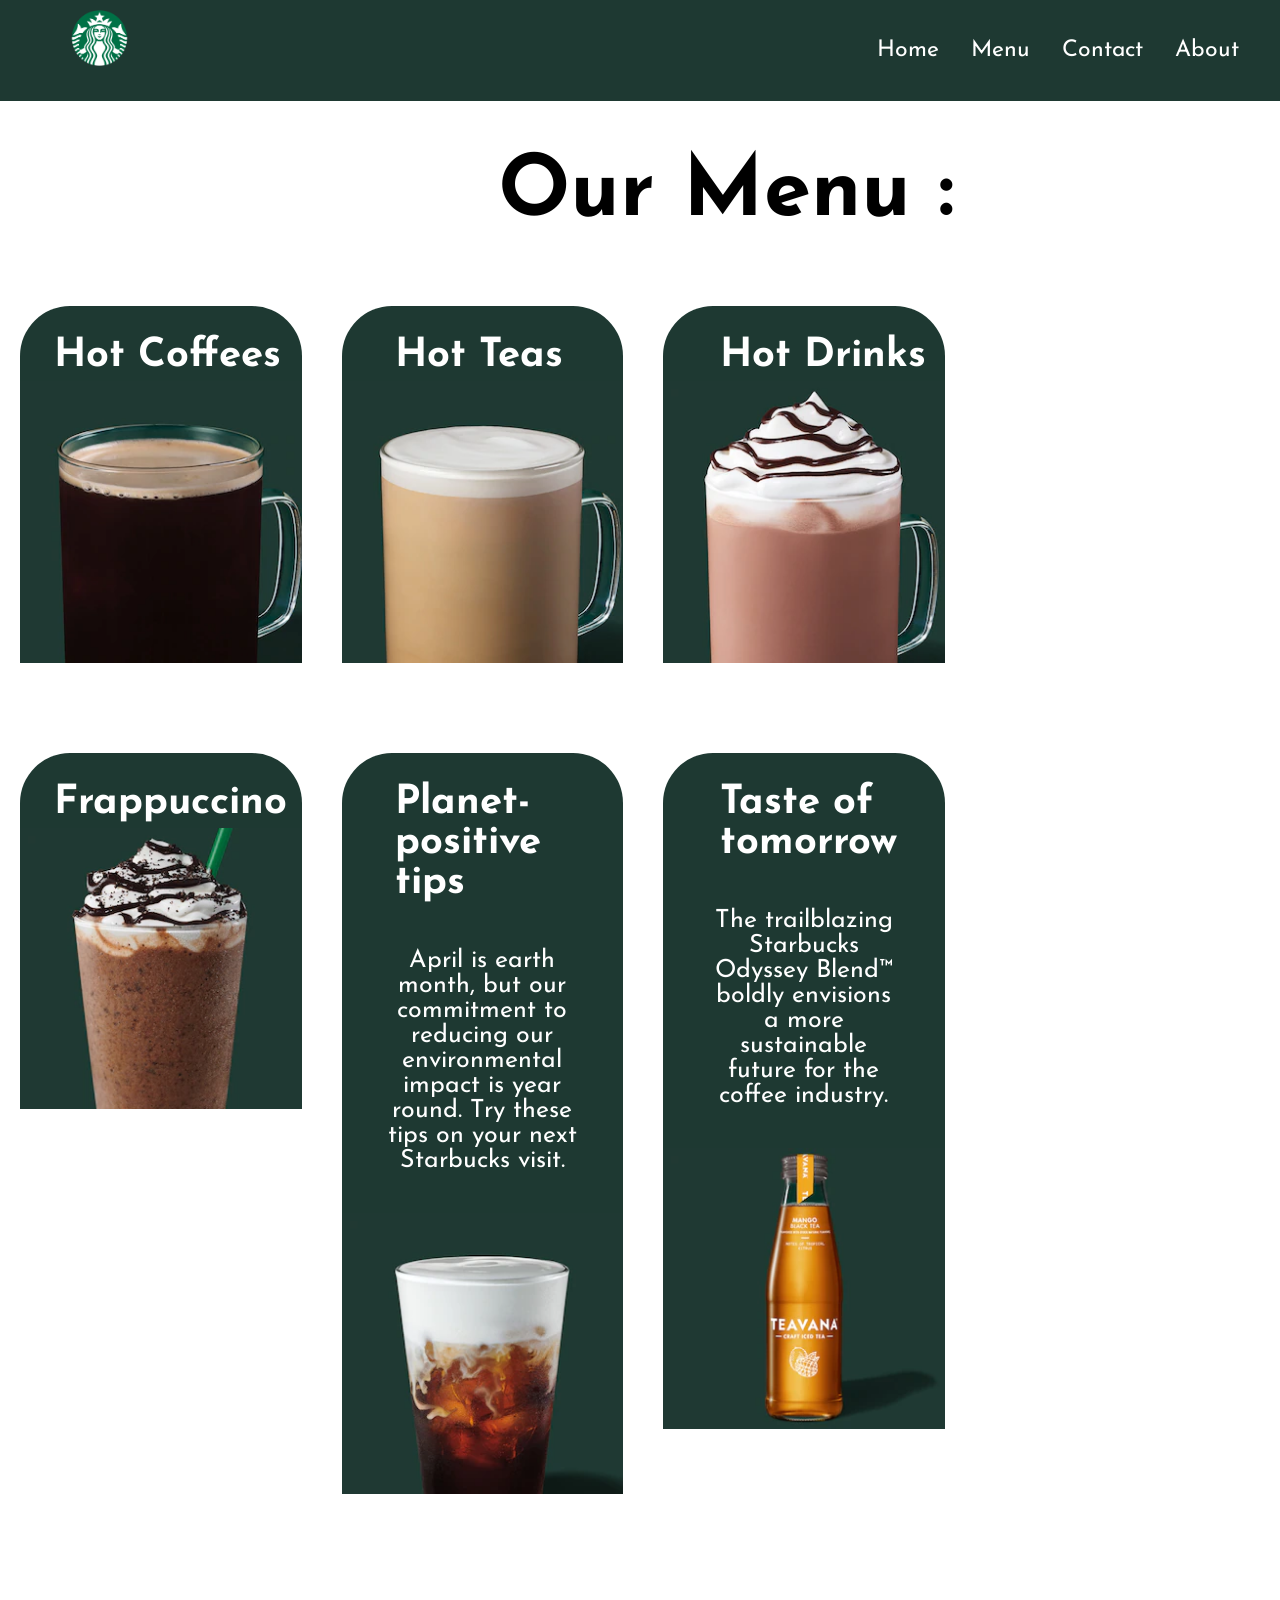
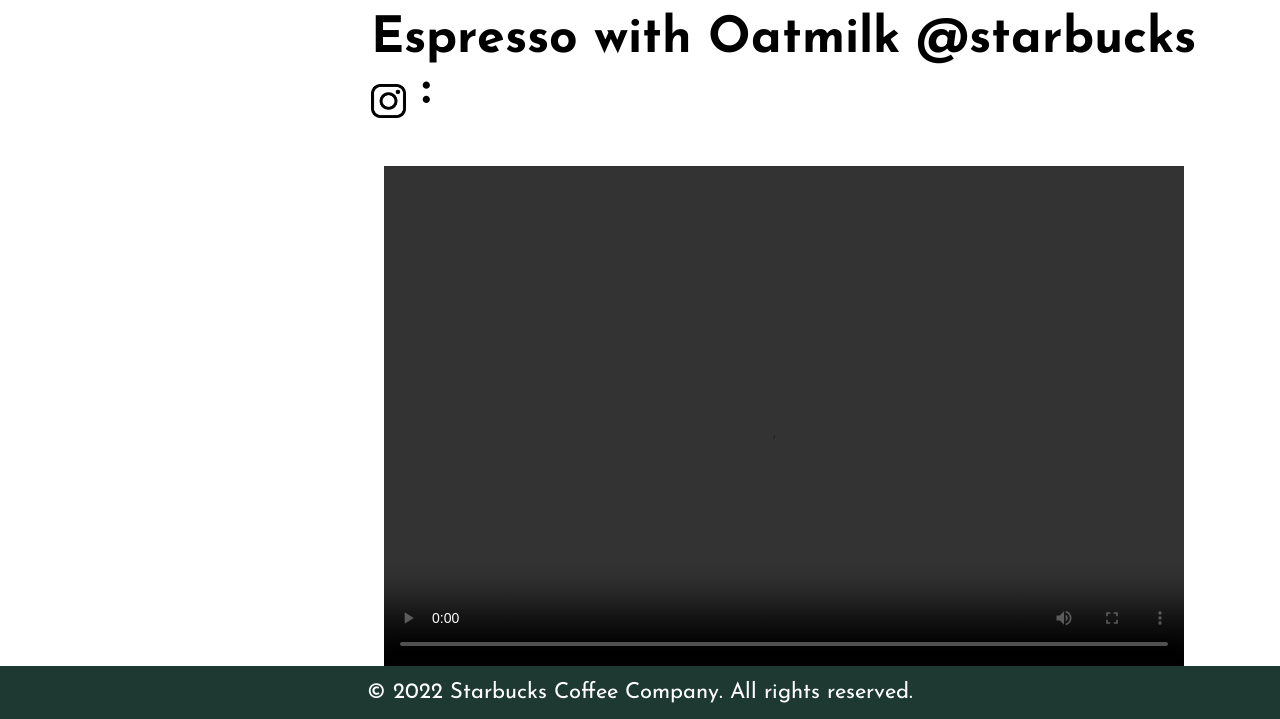
==== menu.html @ f4bca9c0 "Menu page Update" ====
<html>
    <head>
        <title>Starbucks Coffee Company</title>
        <link rel="stylesheet" href="menu.css">
        <link rel="icon" type="image/x-icon" href="starbucks_logo_icon_170704.ico">
        <link rel="preconnect" href="https://fonts.googleapis.com">
        <link rel="preconnect" href="https://fonts.gstatic.com" crossorigin>
        <link href="https://fonts.googleapis.com/css2?family=Josefin+Sans&display=swap" rel="stylesheet"> 
    </head>
    
    <body>
        <div class="navbar">
            <ul>
                <img src="Starbucks-Logo.png" class="logo" style="width: 8%; float: left;">
                <div class="menu">
                    <li><a href="index.html">Home</a></li>
                    <li><a href="menu.html">Menu</a></li>
                    <li><a href="contact.asp">Contact</a></li>
                    <li><a href="about.asp">About</a></li>
                </div>
              </ul>
        </div>


        <h1 class="naslov">Our Menu : </h1>



        <div class="red">

            <div class="kolona">
                <div class="kartica1">
                    <h1 class="glavni_tekst1">Hot Coffees</h1>
                    <img src="menu\1.jpg" style="width:100%;">
                </div>
            </div>



            <div class="kolona">
                <div class="kartica2">
                    <h1 class="glavni_tekst2">Hot Teas</h1>
                    <img src="menu\2.jpg" style="width:100%;">
                </div>
            </div>



            <div class="kolona">
                <div class="kartica3">
                    <h1 class="glavni_tekst3">Hot Drinks</h1>
                    <img src="menu\3.jpg" style="width:100%;">
                </div>
            </div>


            <div class="kolona">
                <div class="kartica1">
                    <h1 class="glavni_tekst1">Frappuccino</h1>
                    <img src="menu\4.jpg" style="width:100%;">
                </div>
            </div>



            <div class="kolona">
                <div class="kartica2">
                    <h1 class="glavni_tekst2">Planet-positive tips</h1>
                    <p class="opis_teksta2">
                        April is earth month, but our commitment to reducing our environmental
                        <br>
                        impact is year round. Try these tips on your next Starbucks visit.
                    </p>
        
                    <img src="menu\5.jpg" style="width:100%;">
                </div>
            </div>



            <div class="kolona">
                <div class="kartica3">
                    <h1 class="glavni_tekst3">Taste of tomorrow</h1>
                    <p class="opis_teksta3">
                        The trailblazing Starbucks Odyssey Blend™ boldly envisions
                        <br>
                        a more sustainable future for the coffee industry.
                    </p>
        
                    <img src="menu\6.jpg" style="width:100%;">
                </div>
            </div>
            
        </div>



        <div class="instagram_sekcija">
            <h1 class="instagram_tekst">Espresso with Oatmilk @starbucks
                <img class="instagram_logo" src="logo2.png" style="width: 4%;">
                 : 
            </h1>
            <video width="800" height="500" controls>
                <source src="video.mp4" type="video/mp4">
            </video>
        </div>

        
        <footer>
            <p>© 2022 Starbucks Coffee Company. All rights reserved.</p>
        </footer>

    </body>
</html>
---- menu.css ----
* {
    box-sizing: 0px;
    margin : 0px;
}

ul {
    list-style-type: none;
    margin: 0;
    overflow: hidden;
    background-color: #1e3932;
}

.menu{
    float: right;
    padding : 25px;
    font-family: 'Josefin Sans', sans-serif;
    font-size: 23px;
}


.logo{
    padding: 10px;
}

li {
    float: left;
}

li a {
    display: block;
    color: #ffffff;
    text-align: center;
    padding: 14px 16px;
    text-decoration: none;
}

li a:hover {
    color: #000000;
    transform: scale(1.2);
    transition: transform .2s;
}





.kartica1{
    border-radius: 50px;
    background-color: #1e3932;
    width : 600px;
    margin-bottom: 50px;
    max-width:100%;
    height: auto;
}

.glavni_tekst1{
    font-family: 'Josefin Sans', sans-serif;
    font-size: 40px;
    color: #ffffff;
    padding-top : 30px;
    padding-bottom: 5px;
    margin-left: 12%;
}

.kartica1:hover {
    transform: scale(1.1);
    transition: transform .5s ease;
}

.opis_teksta1{
    font-family: 'Josefin Sans', sans-serif;
    font-size: 25px;
    color: #ffffff;
    padding : 40px;
    text-align: center;
}

.kartica2{
    border-radius: 50px;
    background-color: #1e3932;
    width : 600px;
    margin-bottom: 50px;
    max-width:100%;
    height: auto;
}

.kartica2:hover {
    transform: scale(1.1);
    transition: transform .5s ease;
}

.glavni_tekst2{
    font-family: 'Josefin Sans', sans-serif;
    font-size: 40px;
    color: #ffffff;
    padding-top : 30px;
    padding-bottom: 5px;
    margin-left: 19%;
}

.opis_teksta2{
    font-family: 'Josefin Sans', sans-serif;
    font-size: 25px;
    color: #ffffff;
    padding : 40px;
    text-align: center;
}

.kartica3{
    border-radius: 50px;
    background-color: #1e3932;
    width : 600px;
    margin-bottom: 50px;
    max-width:100%;
    height: auto;
}

.kartica3:hover {
    transform: scale(1.1);
    transition: transform .5s ease;
}

.glavni_tekst3{
    font-family: 'Josefin Sans', sans-serif;
    font-size: 40px;
    color: #ffffff;
    padding-top : 30px;
    padding-bottom: 5px;
    margin-left: 20%;
}

.opis_teksta3{
    font-family: 'Josefin Sans', sans-serif;
    font-size: 25px;
    color: #ffffff;
    padding : 40px;
    text-align: center;
}





.red::after{
    content: "";
    clear: both;
    display: table;
}

.kolona{
    float: left;
    width: 22%;
    padding: 20px;
}



.instagram_sekcija{
    margin-left: 30%;
}

.instagram_tekst{
    margin-left: -7%;
    margin-right: auto;
    font-family: 'Josefin Sans', sans-serif;
    font-size: 50px;
    color: #000000;
    padding: 50px;
}

.instagram_logo{
    margin-bottom: -15px;
}


.naslov{
    margin-left: 35%;
    margin-right: auto;
    font-family: 'Josefin Sans', sans-serif;
    font-size: 85px;
    color: #000000;
    padding: 50px;
}

footer {
    text-align: center;
    font-family: 'Josefin Sans', sans-serif;
    font-size: 22px;
    padding: 15px;
    background-color: #1e3932;
    color: #ffffff;
}


@media only screen and (max-width: 600px){
    .wallpaper{
        background-image: "3.jpg";
    }
}
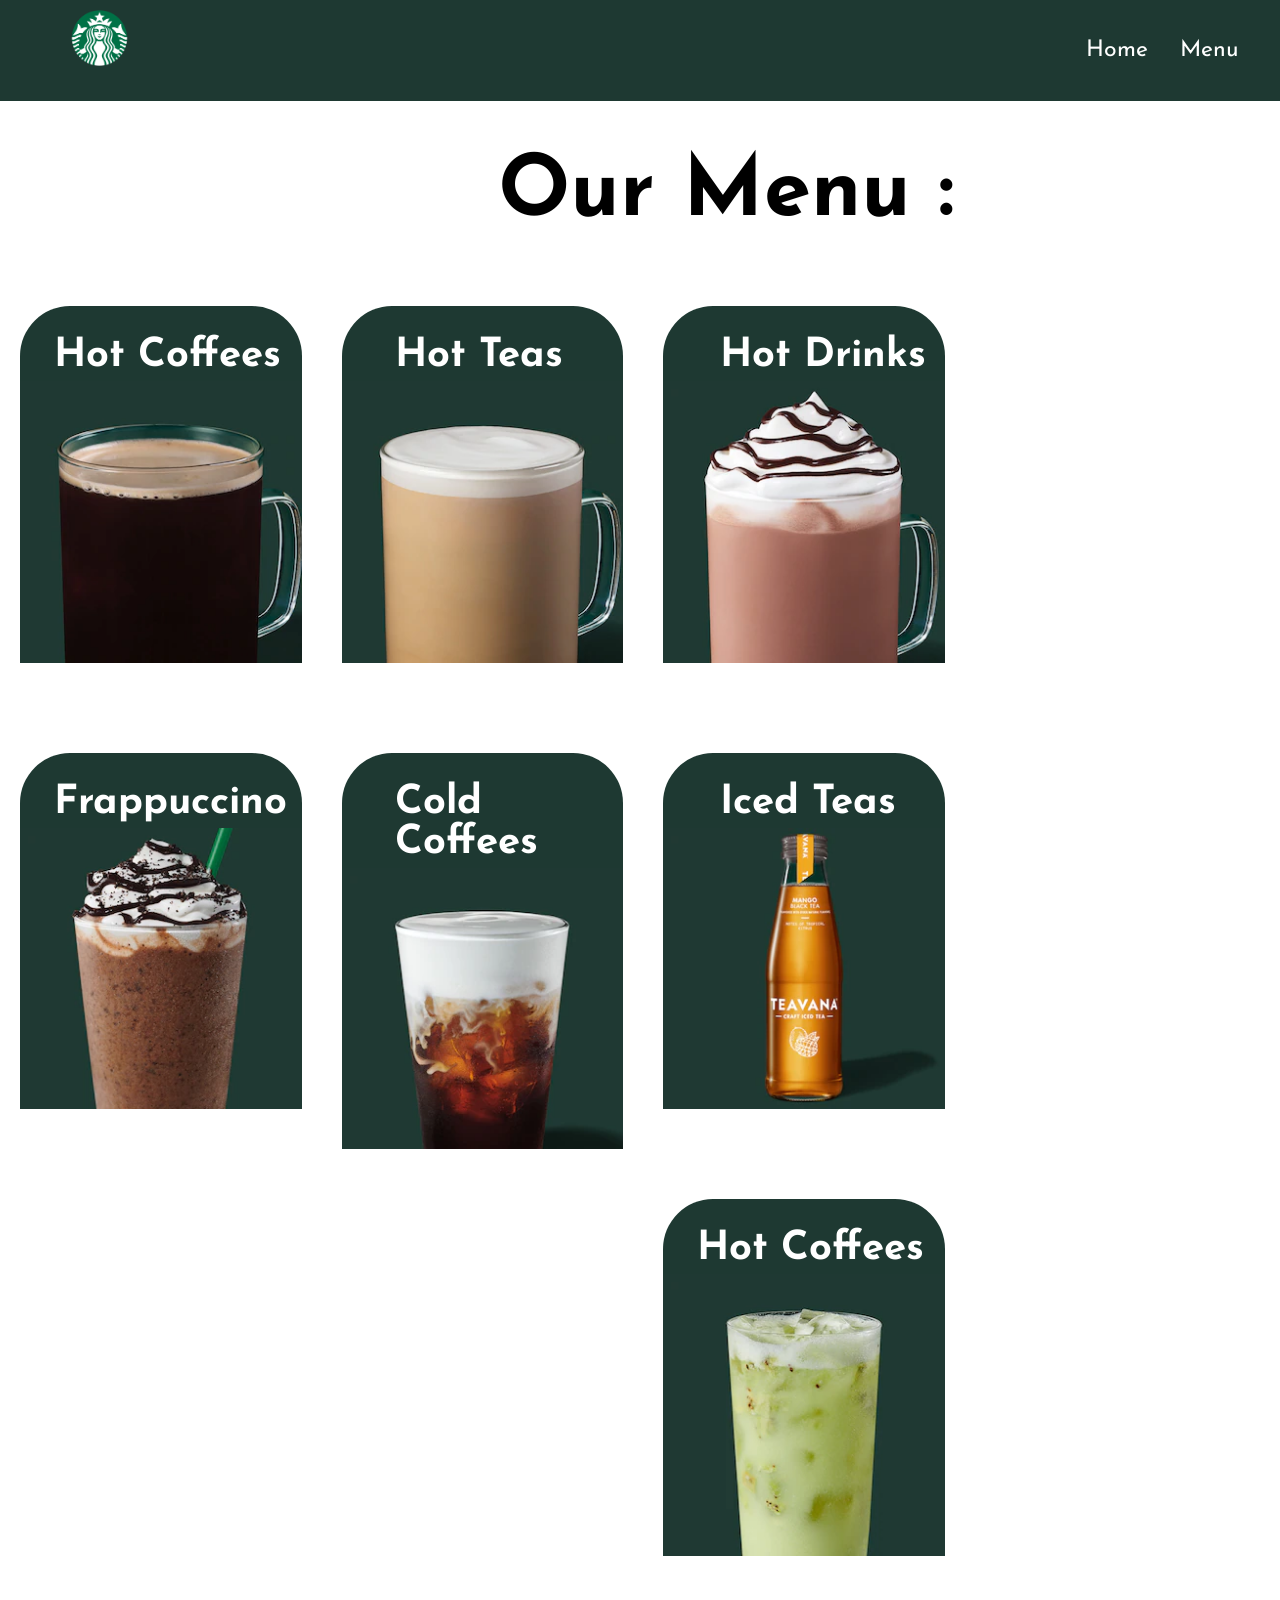
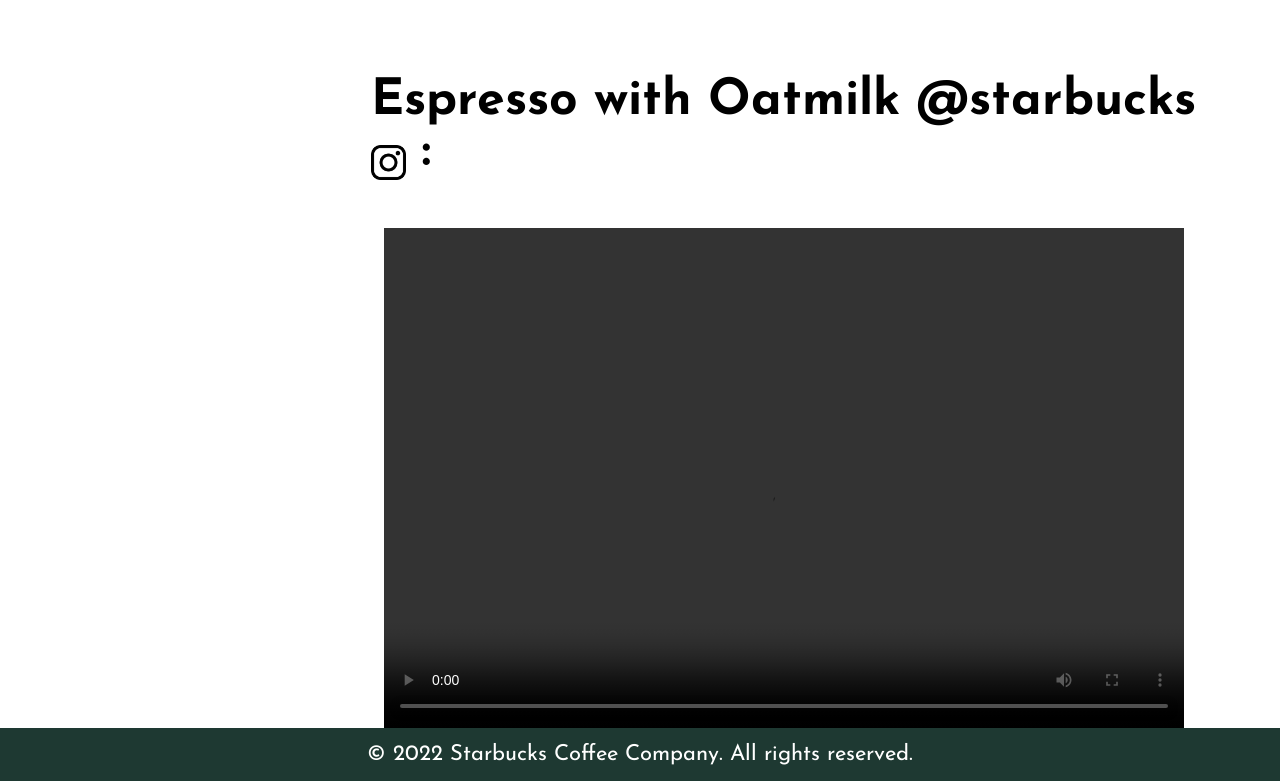
==== commit 08e658aa: "Menu page Update 2" ====
--- a/menu.html
+++ b/menu.html
@@ -15,8 +15,6 @@
                 <div class="menu">
                     <li><a href="index.html">Home</a></li>
                     <li><a href="menu.html">Menu</a></li>
-                    <li><a href="contact.asp">Contact</a></li>
-                    <li><a href="about.asp">About</a></li>
                 </div>
               </ul>
         </div>
@@ -29,68 +27,54 @@
         <div class="red">
 
             <div class="kolona">
-                <div class="kartica1">
+                <div class="kartica">
                     <h1 class="glavni_tekst1">Hot Coffees</h1>
                     <img src="menu\1.jpg" style="width:100%;">
                 </div>
             </div>
 
-
-
             <div class="kolona">
-                <div class="kartica2">
+                <div class="kartica">
                     <h1 class="glavni_tekst2">Hot Teas</h1>
                     <img src="menu\2.jpg" style="width:100%;">
                 </div>
             </div>
 
-
-
             <div class="kolona">
-                <div class="kartica3">
+                <div class="kartica">
                     <h1 class="glavni_tekst3">Hot Drinks</h1>
                     <img src="menu\3.jpg" style="width:100%;">
                 </div>
             </div>
 
-
             <div class="kolona">
-                <div class="kartica1">
+                <div class="kartica">
                     <h1 class="glavni_tekst1">Frappuccino</h1>
                     <img src="menu\4.jpg" style="width:100%;">
                 </div>
             </div>
 
-
-
             <div class="kolona">
-                <div class="kartica2">
-                    <h1 class="glavni_tekst2">Planet-positive tips</h1>
-                    <p class="opis_teksta2">
-                        April is earth month, but our commitment to reducing our environmental
-                        <br>
-                        impact is year round. Try these tips on your next Starbucks visit.
-                    </p>
-        
+                <div class="kartica">
+                    <h1 class="glavni_tekst2">Cold Coffees</h1>
                     <img src="menu\5.jpg" style="width:100%;">
                 </div>
             </div>
 
-
-
             <div class="kolona">
-                <div class="kartica3">
-                    <h1 class="glavni_tekst3">Taste of tomorrow</h1>
-                    <p class="opis_teksta3">
-                        The trailblazing Starbucks Odyssey Blend™ boldly envisions
-                        <br>
-                        a more sustainable future for the coffee industry.
-                    </p>
-        
+                <div class="kartica">
+                    <h1 class="glavni_tekst3">Iced Teas</h1>
                     <img src="menu\6.jpg" style="width:100%;">
                 </div>
             </div>
-            
+
+            <div class="kolona">
+                <div class="kartica">
+                    <h1 class="glavni_tekst1">Hot Coffees</h1>
+                    <img src="menu\7.jpg" style="width:100%;">
+                </div>
+            </div>
+
         </div>
 
 
--- a/menu.css
+++ b/menu.css
@@ -44,7 +44,7 @@
 
 
 
-.kartica1{
+.kartica{
     border-radius: 50px;
     background-color: #1e3932;
     width : 600px;
@@ -53,7 +53,12 @@
     height: auto;
 }
 
-.glavni_tekst1{
+.kartica:hover {
+    transform: scale(1.1);
+    transition: transform .5s ease;
+}
+
+.glavni_tekst1 {
     font-family: 'Josefin Sans', sans-serif;
     font-size: 40px;
     color: #ffffff;
@@ -62,34 +67,7 @@
     margin-left: 12%;
 }
 
-.kartica1:hover {
-    transform: scale(1.1);
-    transition: transform .5s ease;
-}
-
-.opis_teksta1{
-    font-family: 'Josefin Sans', sans-serif;
-    font-size: 25px;
-    color: #ffffff;
-    padding : 40px;
-    text-align: center;
-}
-
-.kartica2{
-    border-radius: 50px;
-    background-color: #1e3932;
-    width : 600px;
-    margin-bottom: 50px;
-    max-width:100%;
-    height: auto;
-}
-
-.kartica2:hover {
-    transform: scale(1.1);
-    transition: transform .5s ease;
-}
-
-.glavni_tekst2{
+.glavni_tekst2 {
     font-family: 'Josefin Sans', sans-serif;
     font-size: 40px;
     color: #ffffff;
@@ -98,43 +76,13 @@
     margin-left: 19%;
 }
 
-.opis_teksta2{
-    font-family: 'Josefin Sans', sans-serif;
-    font-size: 25px;
-    color: #ffffff;
-    padding : 40px;
-    text-align: center;
-}
-
-.kartica3{
-    border-radius: 50px;
-    background-color: #1e3932;
-    width : 600px;
-    margin-bottom: 50px;
-    max-width:100%;
-    height: auto;
-}
-
-.kartica3:hover {
-    transform: scale(1.1);
-    transition: transform .5s ease;
-}
-
-.glavni_tekst3{
+.glavni_tekst3 {
     font-family: 'Josefin Sans', sans-serif;
     font-size: 40px;
     color: #ffffff;
     padding-top : 30px;
     padding-bottom: 5px;
     margin-left: 20%;
-}
-
-.opis_teksta3{
-    font-family: 'Josefin Sans', sans-serif;
-    font-size: 25px;
-    color: #ffffff;
-    padding : 40px;
-    text-align: center;
 }
 
 
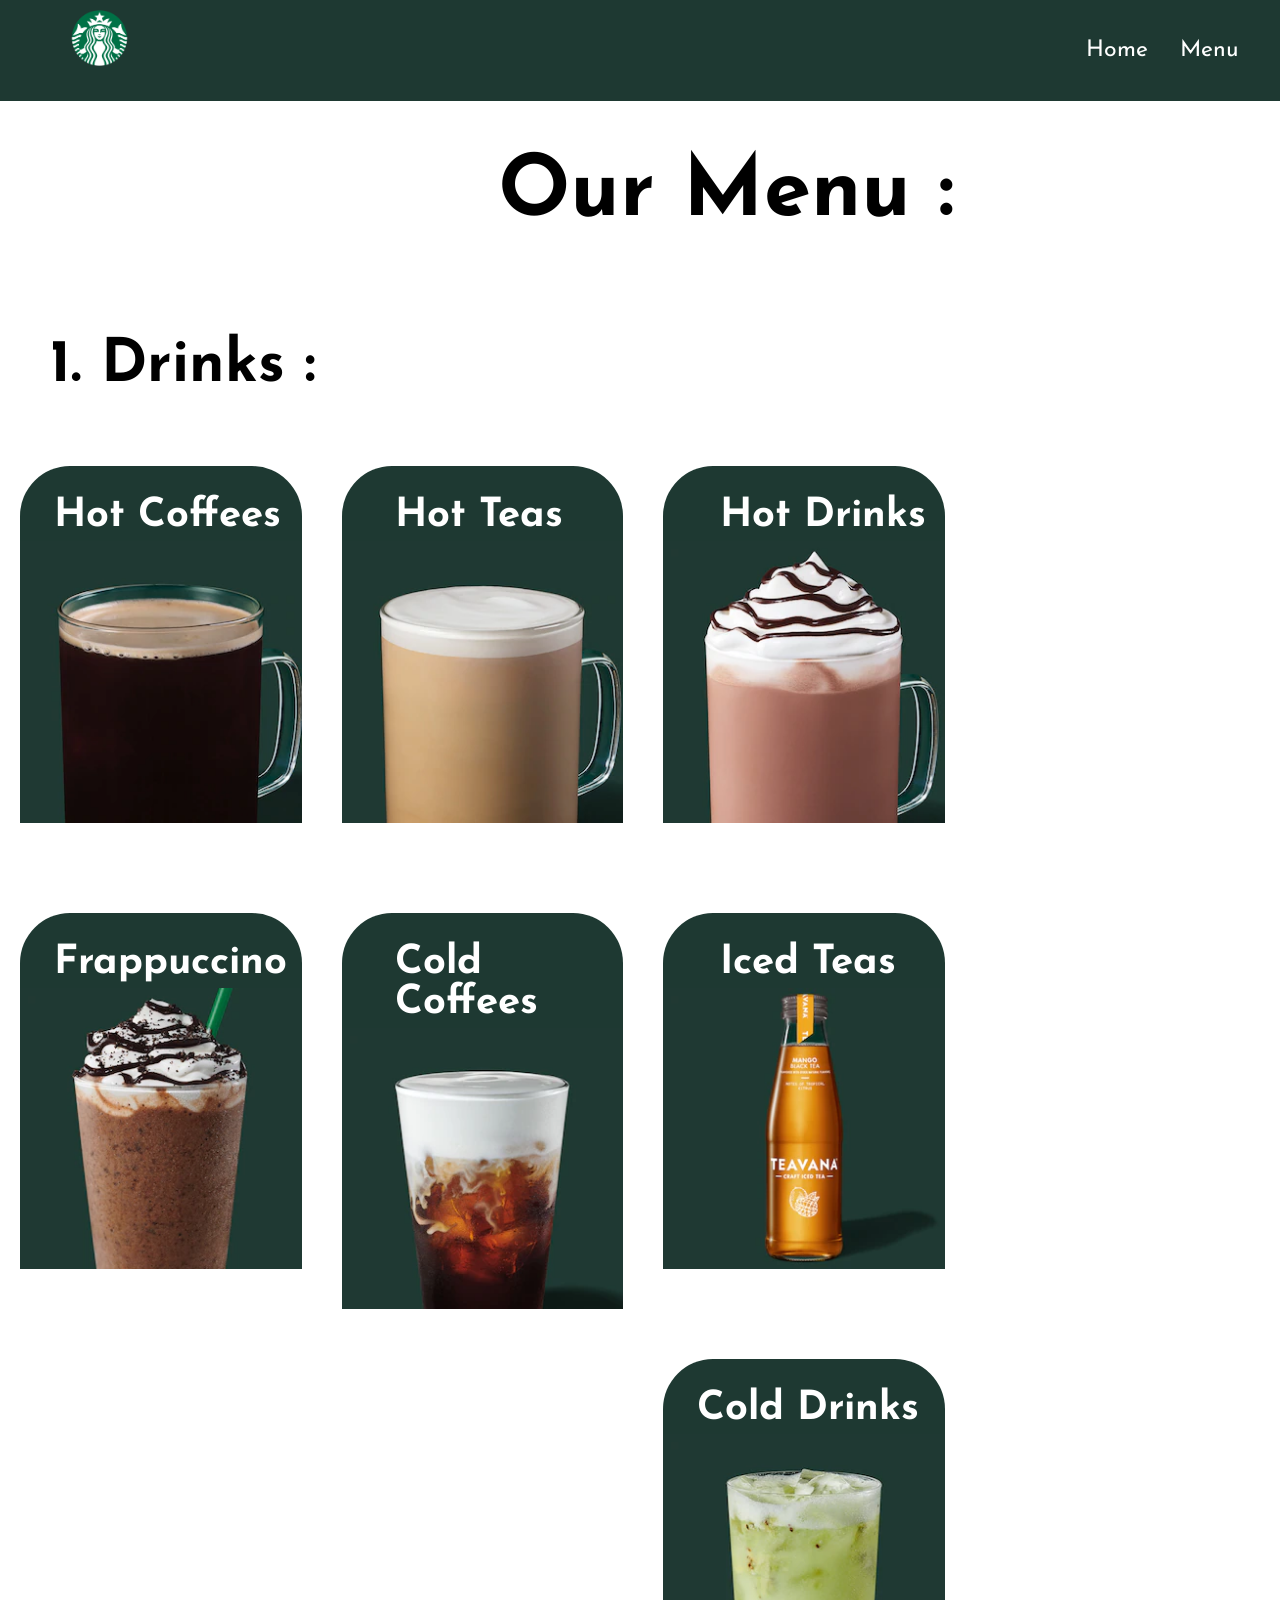
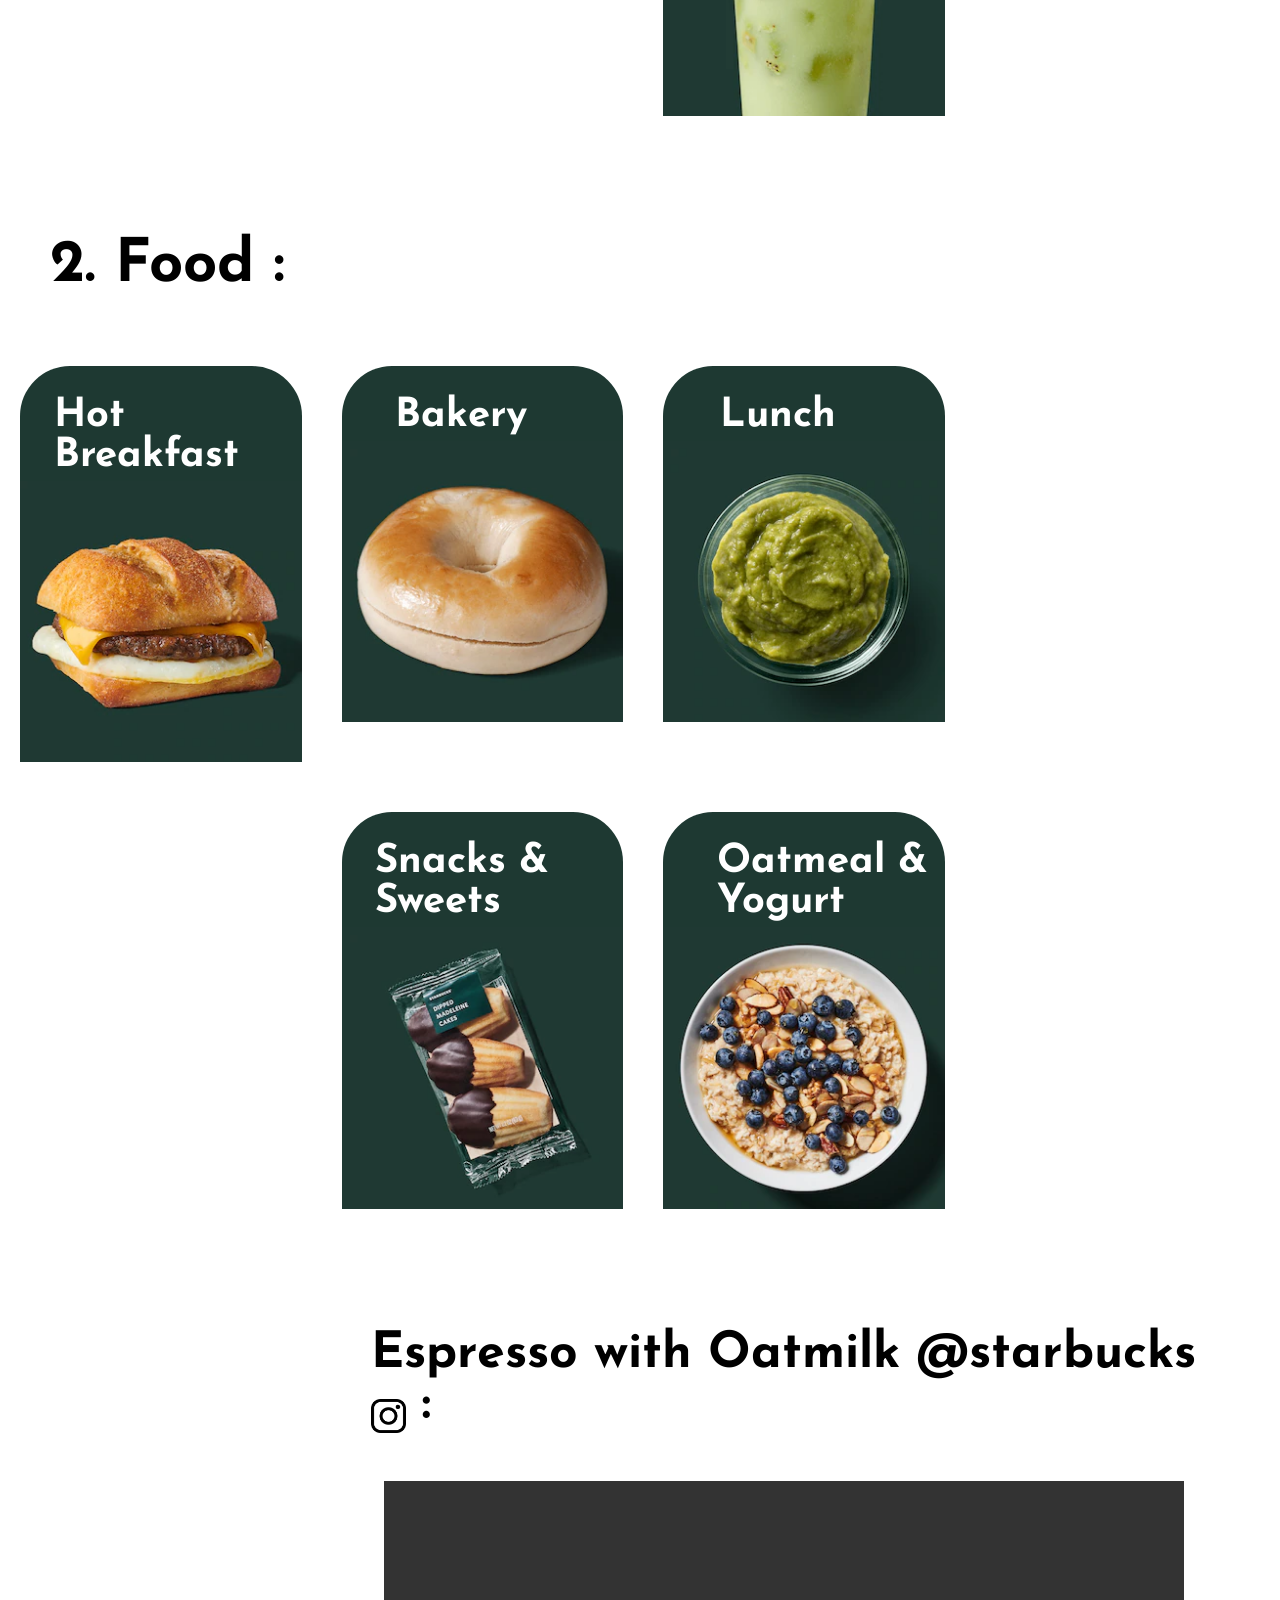
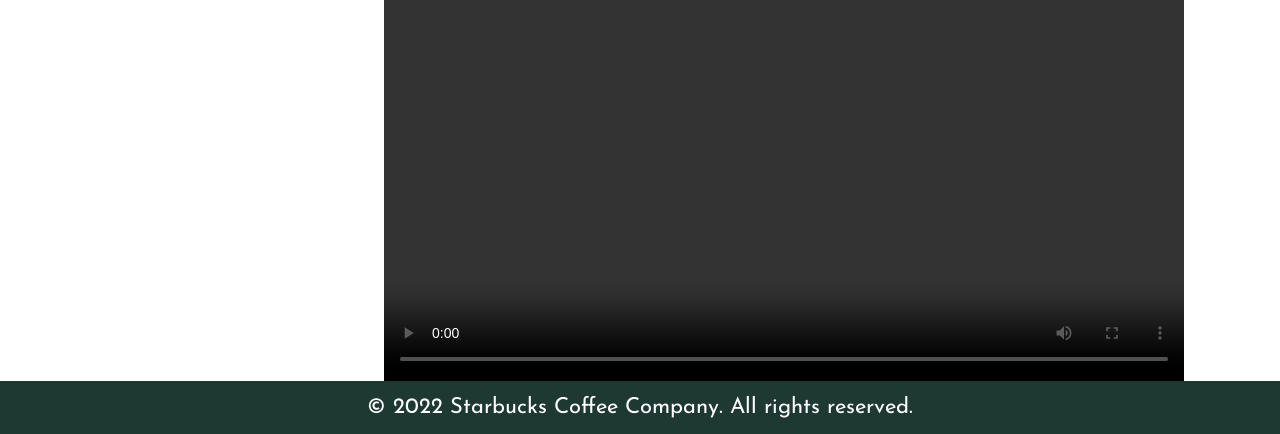
==== commit b98d115c: "Menu page Update 3" ====
--- a/menu.html
+++ b/menu.html
@@ -24,57 +24,100 @@
 
 
 
+
+
         <div class="red">
+            
+            <h1 class="drinks_food">1. Drinks : </h1>
 
             <div class="kolona">
                 <div class="kartica">
                     <h1 class="glavni_tekst1">Hot Coffees</h1>
-                    <img src="menu\1.jpg" style="width:100%;">
+                    <img src="menu\drinks\1.jpg" style="width:100%;">
                 </div>
             </div>
 
             <div class="kolona">
                 <div class="kartica">
                     <h1 class="glavni_tekst2">Hot Teas</h1>
-                    <img src="menu\2.jpg" style="width:100%;">
+                    <img src="menu\drinks\2.jpg" style="width:100%;">
                 </div>
             </div>
 
             <div class="kolona">
                 <div class="kartica">
                     <h1 class="glavni_tekst3">Hot Drinks</h1>
-                    <img src="menu\3.jpg" style="width:100%;">
+                    <img src="menu\drinks\3.jpg" style="width:100%;">
                 </div>
             </div>
 
             <div class="kolona">
                 <div class="kartica">
                     <h1 class="glavni_tekst1">Frappuccino</h1>
-                    <img src="menu\4.jpg" style="width:100%;">
+                    <img src="menu\drinks\4.jpg" style="width:100%;">
                 </div>
             </div>
 
             <div class="kolona">
                 <div class="kartica">
                     <h1 class="glavni_tekst2">Cold Coffees</h1>
-                    <img src="menu\5.jpg" style="width:100%;">
+                    <img src="menu\drinks\5.jpg" style="width:100%;">
                 </div>
             </div>
 
             <div class="kolona">
                 <div class="kartica">
                     <h1 class="glavni_tekst3">Iced Teas</h1>
-                    <img src="menu\6.jpg" style="width:100%;">
+                    <img src="menu\drinks\6.jpg" style="width:100%;">
                 </div>
             </div>
 
             <div class="kolona">
                 <div class="kartica">
-                    <h1 class="glavni_tekst1">Hot Coffees</h1>
-                    <img src="menu\7.jpg" style="width:100%;">
+                    <h1 class="glavni_tekst1">Cold Drinks</h1>
+                    <img src="menu\drinks\7.jpg" style="width:100%;">
+                </div>
+            </div>
+        </div>
+
+
+        <div class="red"> 
+            <h1 class="drinks_food">2. Food : </h1>
+
+            <div class="kolona">
+                <div class="kartica">
+                    <h1 class="glavni_tekst1">Hot Breakfast</h1>
+                    <img src="menu\food\1.jpg" style="width:100%;">
                 </div>
             </div>
 
+            <div class="kolona">
+                <div class="kartica">
+                    <h1 class="glavni_tekst2">Bakery</h1>
+                    <img src="menu\food\2.jpg" style="width:100%;">
+                </div>
+            </div>
+
+            <div class="kolona">
+                <div class="kartica">
+                    <h1 class="glavni_tekst3">Lunch</h1>
+                    <img src="menu\food\3.jpg" style="width:100%;">
+                </div>
+            </div>
+
+            <div class="kolona">
+                <div class="kartica">
+                    <h1 class="glavni_tekst1">Snacks & Sweets</h1>
+                    <img src="menu\food\4.jpg" style="width:100%;">
+                </div>
+            </div>
+
+            <div class="kolona">
+                <div class="kartica">
+                    <h1 class="glavni_tekst2">Oatmeal & Yogurt</h1>
+                    <img src="menu\food\5.jpg" style="width:100%;">
+                </div>
+            </div>
         </div>
 
 
--- a/menu.css
+++ b/menu.css
@@ -130,6 +130,26 @@
     padding: 50px;
 }
 
+
+.drinks_food{
+    margin-right: auto;
+    font-family: 'Josefin Sans', sans-serif;
+    font-size: 60px;
+    color: #000000;
+    padding: 50px;
+}
+
+
+.food{
+    margin-right: auto;
+    font-family: 'Josefin Sans', sans-serif;
+    font-size: 60px;
+    color: #000000;
+    padding: 50px;
+}
+
+
+
 footer {
     text-align: center;
     font-family: 'Josefin Sans', sans-serif;
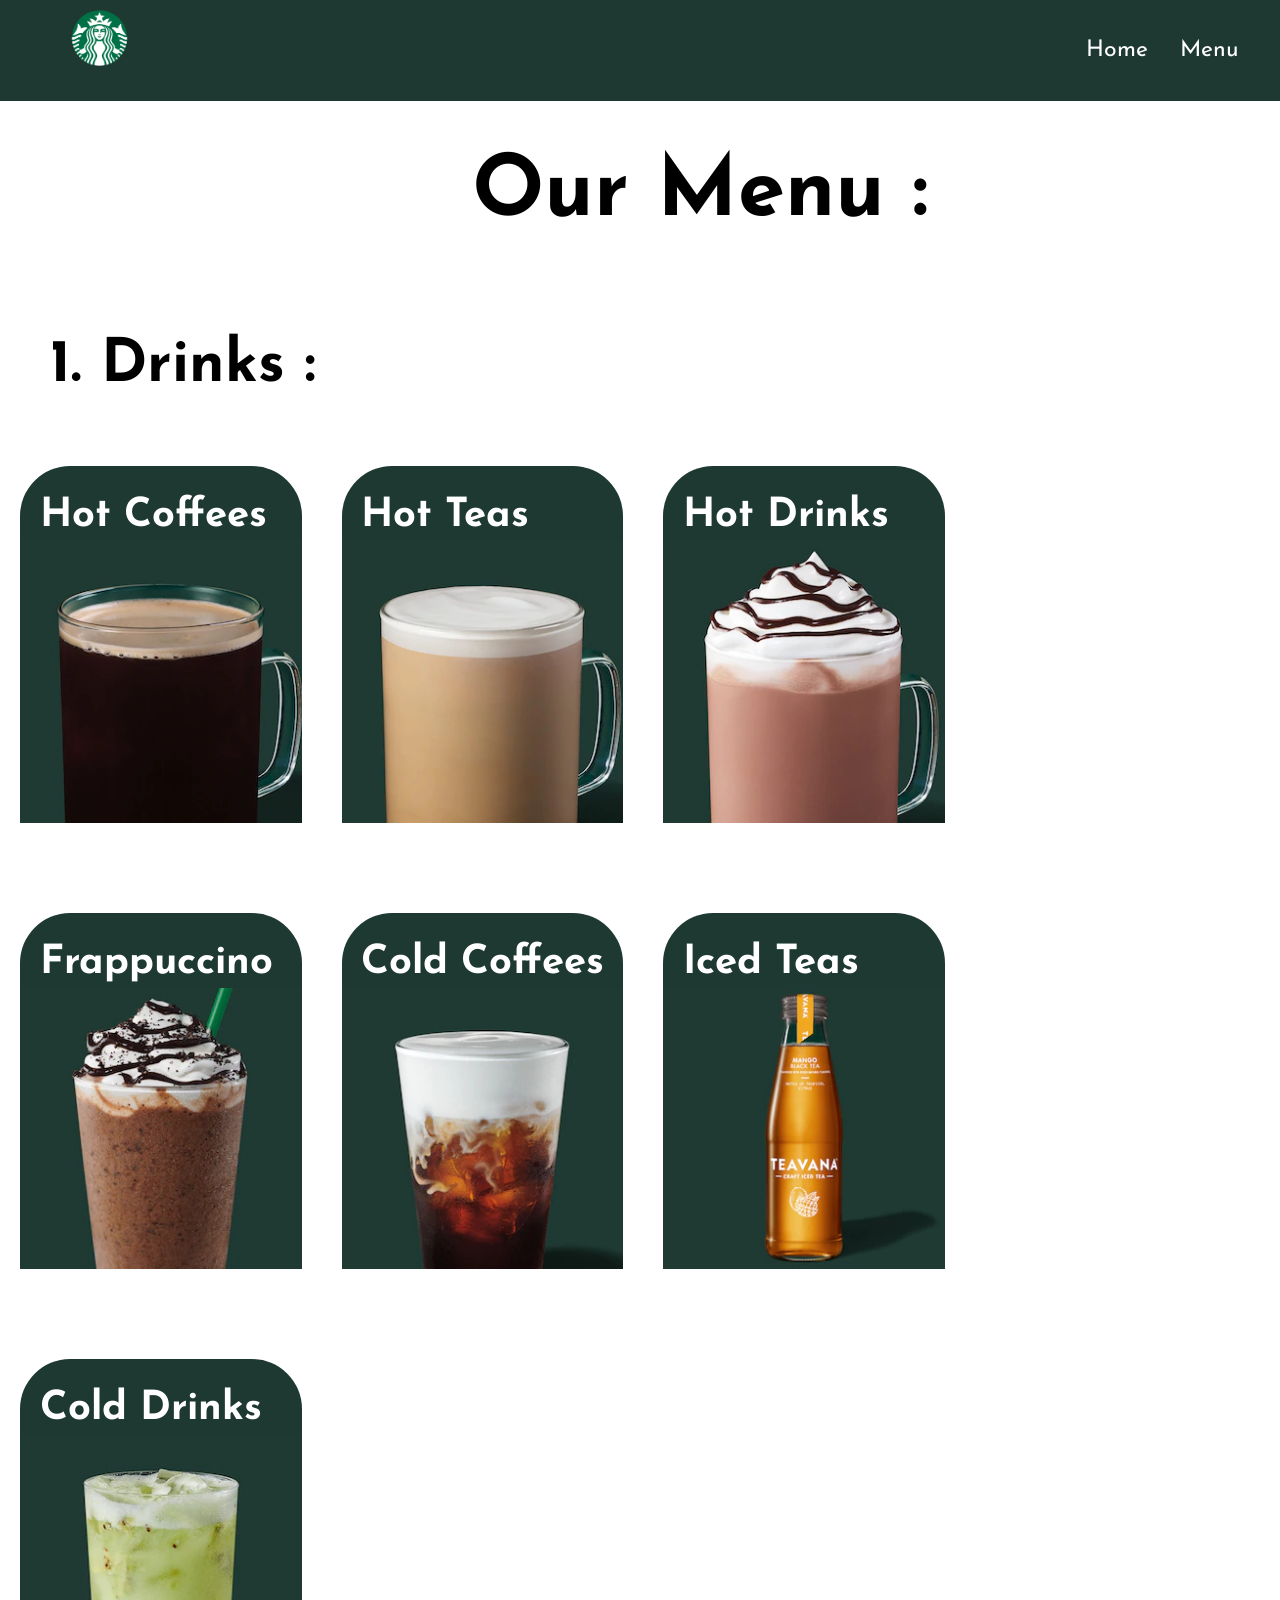
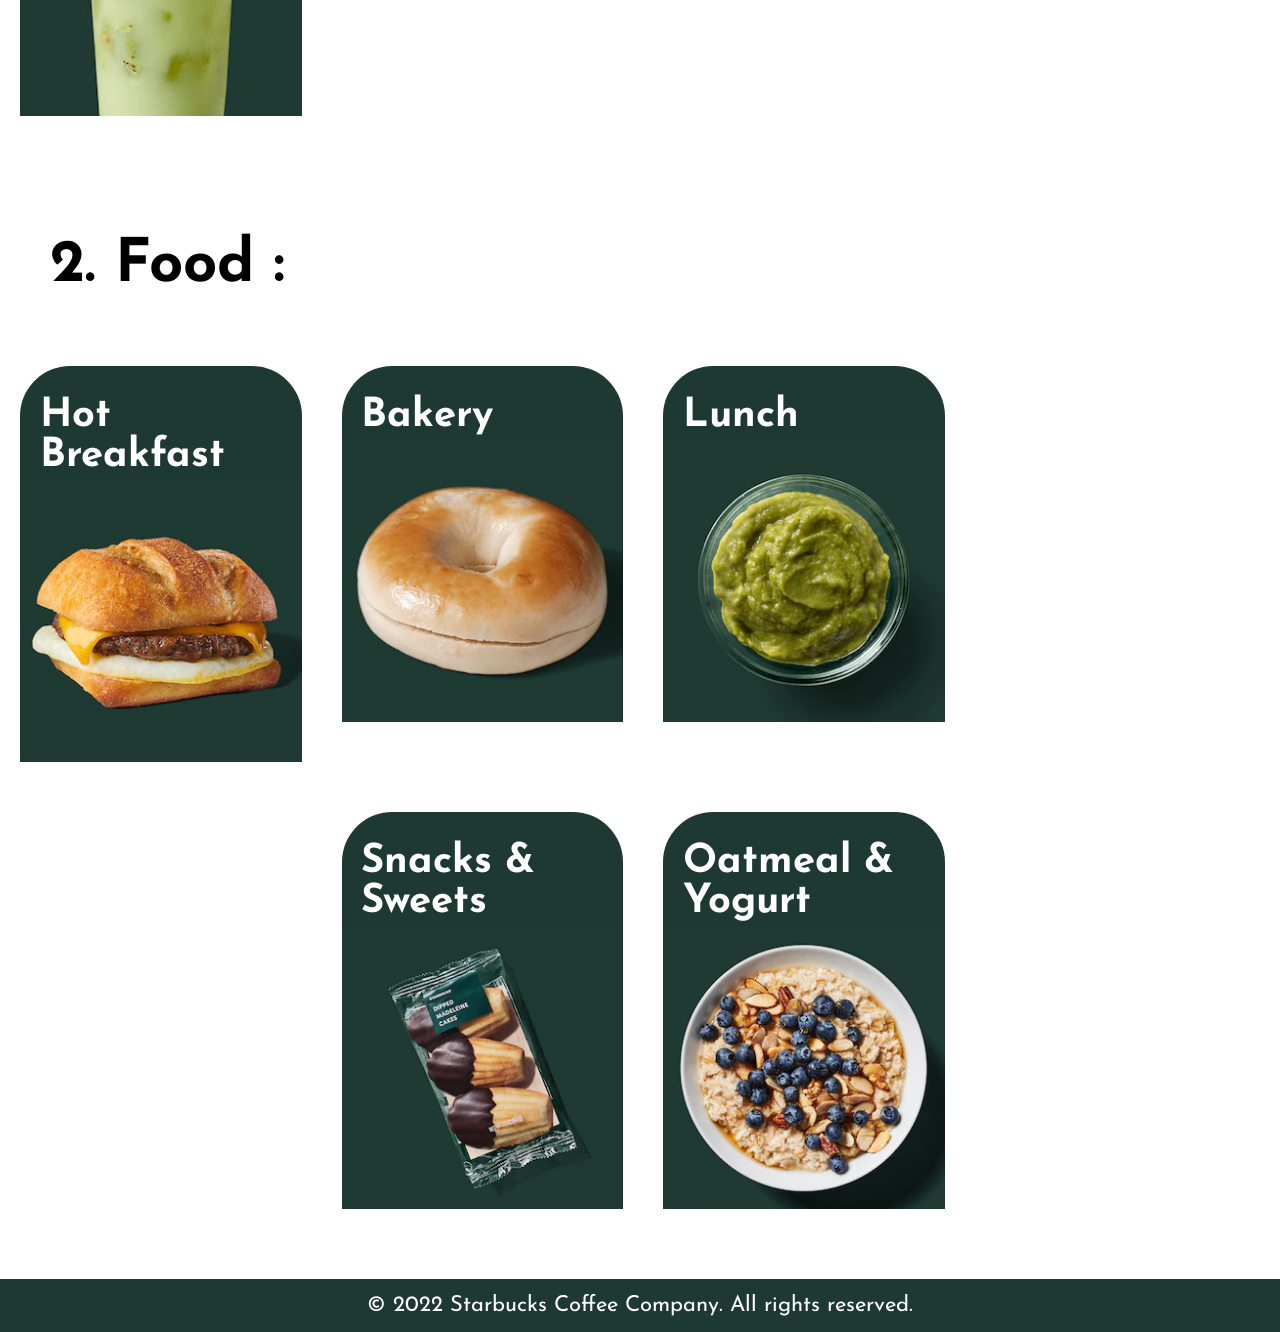
==== commit e1b4d768: "General Update" ====
--- a/menu.html
+++ b/menu.html
@@ -11,7 +11,7 @@
     <body>
         <div class="navbar">
             <ul>
-                <img src="Starbucks-Logo.png" class="logo" style="width: 8%; float: left;">
+                <a href="index.html"><img src="Starbucks-Logo.png" class="logo" style="width: 8%; float: left;"></a>
                 <div class="menu">
                     <li><a href="index.html">Home</a></li>
                     <li><a href="menu.html">Menu</a></li>
@@ -24,57 +24,54 @@
 
 
 
-
-
-        <div class="red">
-            
+        <div class="red">    
             <h1 class="drinks_food">1. Drinks : </h1>
 
             <div class="kolona">
                 <div class="kartica">
-                    <h1 class="glavni_tekst1">Hot Coffees</h1>
+                    <h1 class="glavni_tekst">Hot Coffees</h1>
                     <img src="menu\drinks\1.jpg" style="width:100%;">
                 </div>
             </div>
 
             <div class="kolona">
                 <div class="kartica">
-                    <h1 class="glavni_tekst2">Hot Teas</h1>
+                    <h1 class="glavni_tekst">Hot Teas</h1>
                     <img src="menu\drinks\2.jpg" style="width:100%;">
                 </div>
             </div>
 
             <div class="kolona">
                 <div class="kartica">
-                    <h1 class="glavni_tekst3">Hot Drinks</h1>
+                    <h1 class="glavni_tekst">Hot Drinks</h1>
                     <img src="menu\drinks\3.jpg" style="width:100%;">
                 </div>
             </div>
 
             <div class="kolona">
                 <div class="kartica">
-                    <h1 class="glavni_tekst1">Frappuccino</h1>
+                    <h1 class="glavni_tekst">Frappuccino</h1>
                     <img src="menu\drinks\4.jpg" style="width:100%;">
                 </div>
             </div>
 
             <div class="kolona">
                 <div class="kartica">
-                    <h1 class="glavni_tekst2">Cold Coffees</h1>
+                    <h1 class="glavni_tekst">Cold Coffees</h1>
                     <img src="menu\drinks\5.jpg" style="width:100%;">
                 </div>
             </div>
 
             <div class="kolona">
                 <div class="kartica">
-                    <h1 class="glavni_tekst3">Iced Teas</h1>
+                    <h1 class="glavni_tekst">Iced Teas</h1>
                     <img src="menu\drinks\6.jpg" style="width:100%;">
                 </div>
             </div>
 
             <div class="kolona">
                 <div class="kartica">
-                    <h1 class="glavni_tekst1">Cold Drinks</h1>
+                    <h1 class="glavni_tekst">Cold Drinks</h1>
                     <img src="menu\drinks\7.jpg" style="width:100%;">
                 </div>
             </div>
@@ -86,50 +83,38 @@
 
             <div class="kolona">
                 <div class="kartica">
-                    <h1 class="glavni_tekst1">Hot Breakfast</h1>
+                    <h1 class="glavni_tekst">Hot Breakfast</h1>
                     <img src="menu\food\1.jpg" style="width:100%;">
                 </div>
             </div>
 
             <div class="kolona">
                 <div class="kartica">
-                    <h1 class="glavni_tekst2">Bakery</h1>
+                    <h1 class="glavni_tekst">Bakery</h1>
                     <img src="menu\food\2.jpg" style="width:100%;">
                 </div>
             </div>
 
             <div class="kolona">
                 <div class="kartica">
-                    <h1 class="glavni_tekst3">Lunch</h1>
+                    <h1 class="glavni_tekst">Lunch</h1>
                     <img src="menu\food\3.jpg" style="width:100%;">
                 </div>
             </div>
 
             <div class="kolona">
                 <div class="kartica">
-                    <h1 class="glavni_tekst1">Snacks & Sweets</h1>
+                    <h1 class="glavni_tekst">Snacks & Sweets</h1>
                     <img src="menu\food\4.jpg" style="width:100%;">
                 </div>
             </div>
 
             <div class="kolona">
                 <div class="kartica">
-                    <h1 class="glavni_tekst2">Oatmeal & Yogurt</h1>
+                    <h1 class="glavni_tekst">Oatmeal & Yogurt</h1>
                     <img src="menu\food\5.jpg" style="width:100%;">
                 </div>
             </div>
-        </div>
-
-
-
-        <div class="instagram_sekcija">
-            <h1 class="instagram_tekst">Espresso with Oatmilk @starbucks
-                <img class="instagram_logo" src="logo2.png" style="width: 4%;">
-                 : 
-            </h1>
-            <video width="800" height="500" controls>
-                <source src="video.mp4" type="video/mp4">
-            </video>
         </div>
 
         
--- a/menu.css
+++ b/menu.css
@@ -58,31 +58,13 @@
     transition: transform .5s ease;
 }
 
-.glavni_tekst1 {
+.glavni_tekst {
     font-family: 'Josefin Sans', sans-serif;
     font-size: 40px;
     color: #ffffff;
     padding-top : 30px;
     padding-bottom: 5px;
-    margin-left: 12%;
-}
-
-.glavni_tekst2 {
-    font-family: 'Josefin Sans', sans-serif;
-    font-size: 40px;
-    color: #ffffff;
-    padding-top : 30px;
-    padding-bottom: 5px;
-    margin-left: 19%;
-}
-
-.glavni_tekst3 {
-    font-family: 'Josefin Sans', sans-serif;
-    font-size: 40px;
-    color: #ffffff;
-    padding-top : 30px;
-    padding-bottom: 5px;
-    margin-left: 20%;
+    margin-left: 7%;
 }
 
 
@@ -103,26 +85,8 @@
 
 
 
-.instagram_sekcija{
-    margin-left: 30%;
-}
-
-.instagram_tekst{
-    margin-left: -7%;
-    margin-right: auto;
-    font-family: 'Josefin Sans', sans-serif;
-    font-size: 50px;
-    color: #000000;
-    padding: 50px;
-}
-
-.instagram_logo{
-    margin-bottom: -15px;
-}
-
-
 .naslov{
-    margin-left: 35%;
+    margin-left: 33%;
     margin-right: auto;
     font-family: 'Josefin Sans', sans-serif;
     font-size: 85px;
@@ -140,16 +104,6 @@
 }
 
 
-.food{
-    margin-right: auto;
-    font-family: 'Josefin Sans', sans-serif;
-    font-size: 60px;
-    color: #000000;
-    padding: 50px;
-}
-
-
-
 footer {
     text-align: center;
     font-family: 'Josefin Sans', sans-serif;
@@ -160,8 +114,8 @@
 }
 
 
-@media only screen and (max-width: 600px){
-    .wallpaper{
-        background-image: "3.jpg";
+@media only screen and (max-width: 1000px){
+    .naslov{
+        margin-left: 15%;
     }
 }
